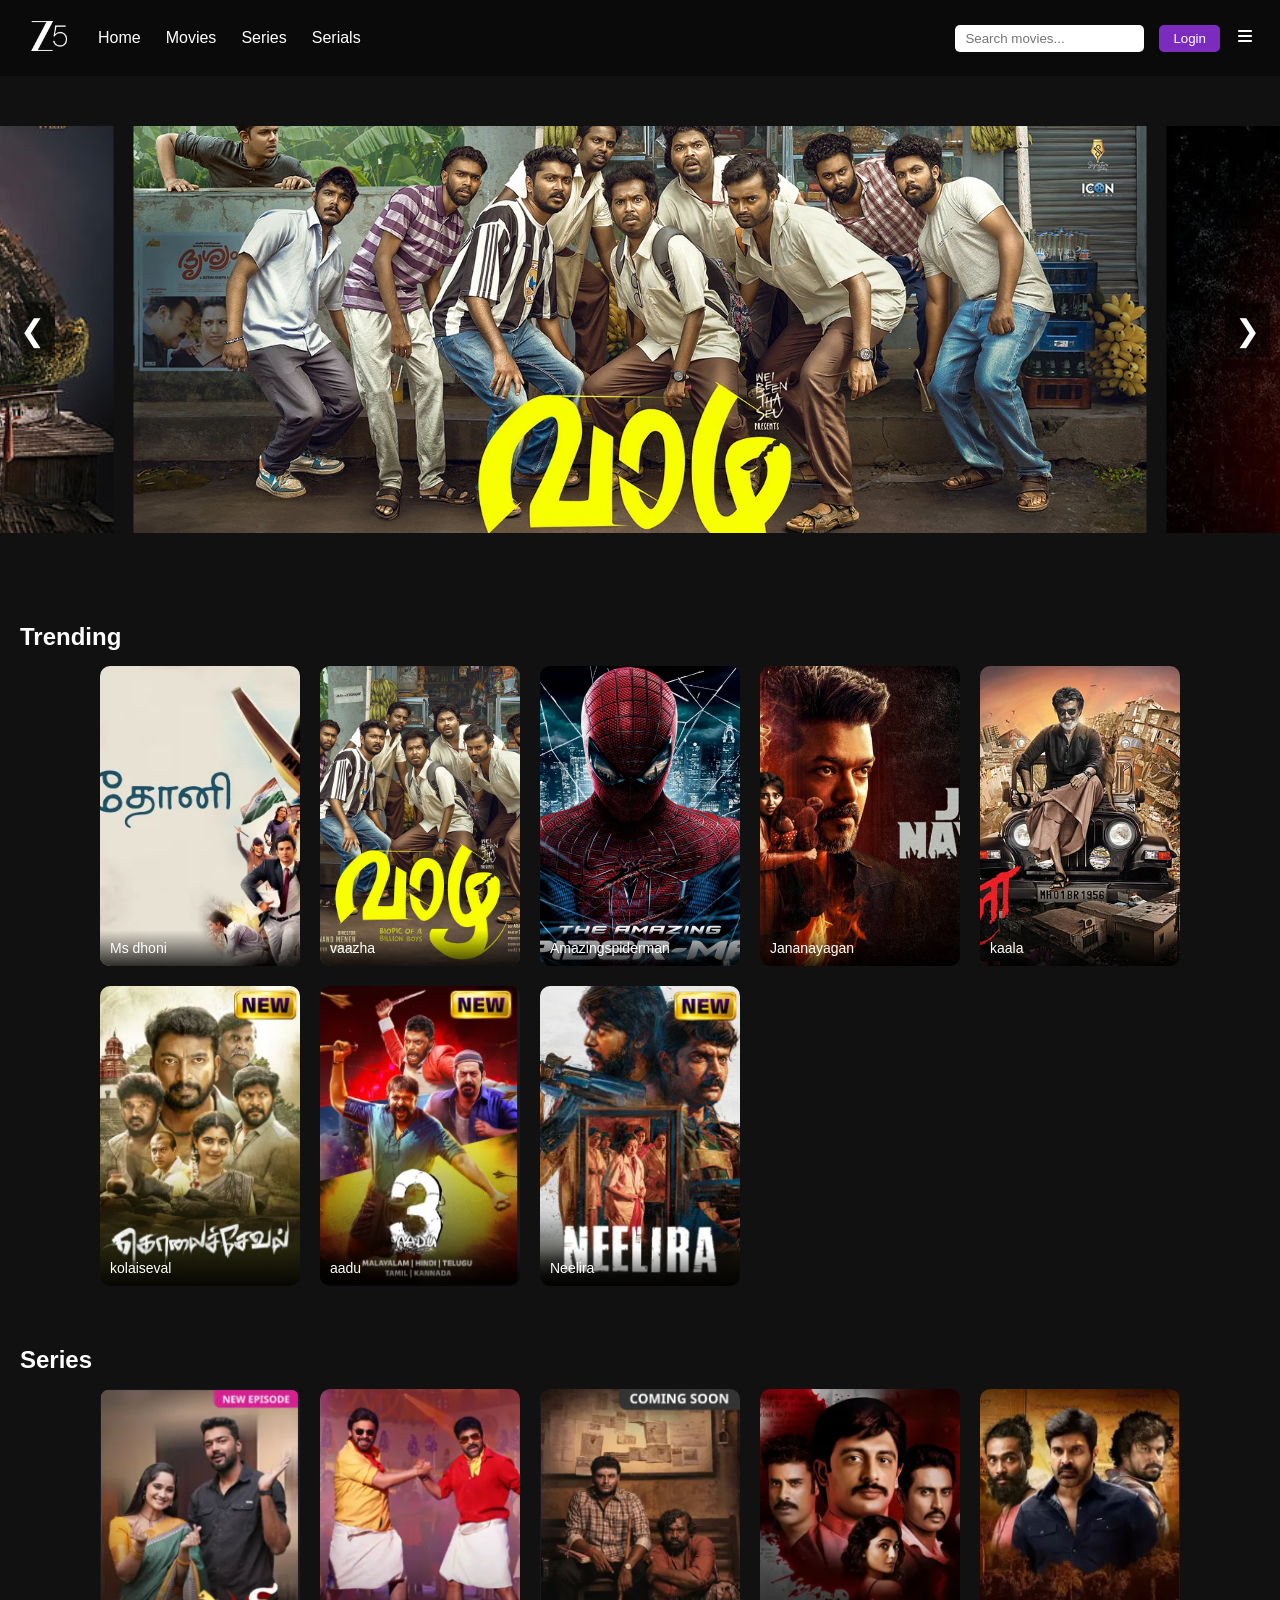
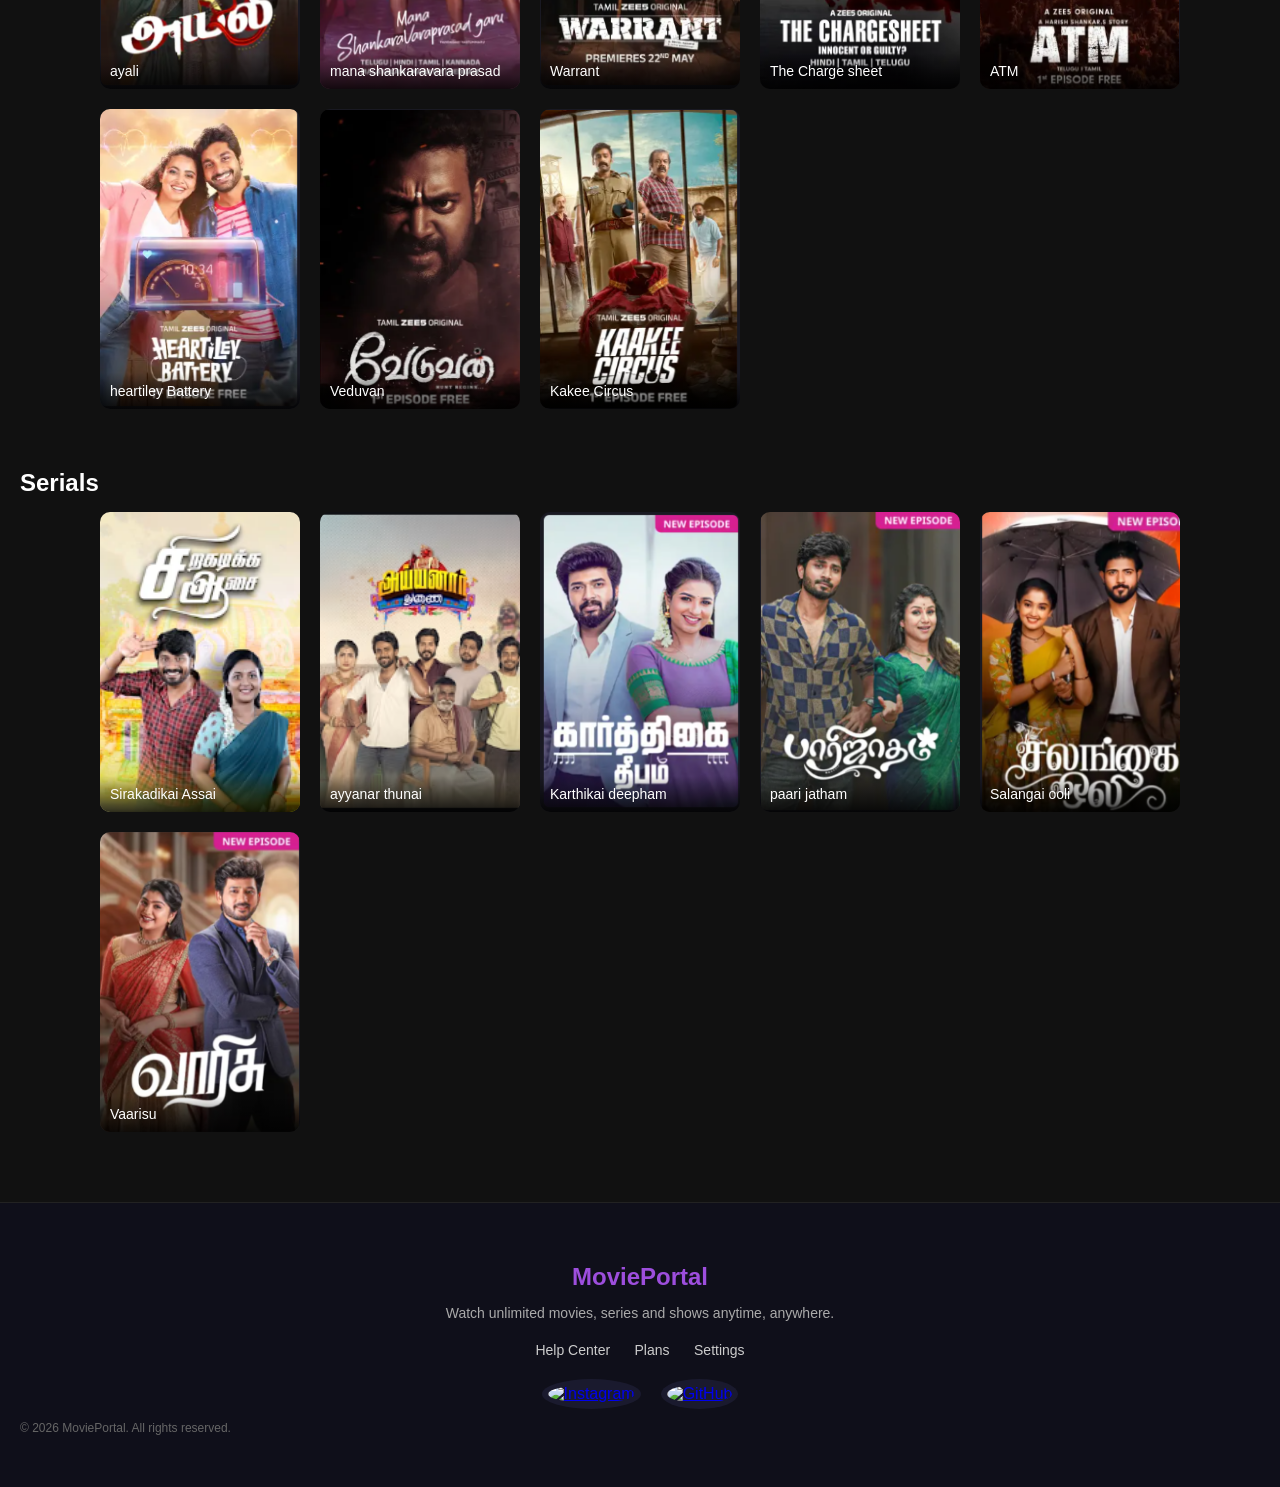
==== index.html @ d0189c73 "Add files via upload" ====
<!DOCTYPE html>
<html lang="en">

<head>
    <meta charset="UTF-8">
    <meta name="viewport" content="width=device-width, initial-scale=1.0">
    <link rel="stylesheet" href="./css/style.css">
    <title>Movie Portal</title>
</head>

<body>

    <!-- NAVBAR -->
    <div class="navbar">

        <!-- LEFT -->
        <div class="nav-left">
            <div class="logo">
                <img src="./Assets/logo.png">
            </div>
            <span onclick="navigate('home')">Home</span>
            <span onclick="navigate('movies')">Movies</span>
            <span onclick="navigate('series')">Series</span>
            <span onclick="navigate('serials')">Serials</span>
        </div>

        <!-- RIGHT -->
        <div class="nav-right">

            <!-- ✅ SEARCH INPUT (ONLY INPUT HERE) -->
            <input type="text" id="searchInput" placeholder="Search movies...">

            <button class="login">Login</button>

            <div class="burger">
                <img src="./Assets/bars-solid-full.svg" alt="">
            </div>
        </div>

        <!-- BURGER MENU -->
        <div id="menu" class="menu hidden">
            <p onclick="goPage('help.html')">Help Center</p>
            <p onclick="goPage('plans.html')">Plans</p>
            <p onclick="goPage('settings.html')">Settings</p>
        </div>

    </div>


    <!--           login     -->


    <!-- ================= LOGIN MODAL ================= -->
    <div id="loginModal" class="modal hidden">

        <div class="modal-box">

            <!-- CLOSE BUTTON -->
            <span id="closeModal">&times;</span>

            <h2>Login</h2>

            <input type="text" id="username" placeholder="Enter Username">

            <input type="password" id="password" placeholder="Enter Password">

            <button onclick="loginUser()">Login</button>

        </div>

    </div>


    <!--  SEARCH RESULTS OUTSIDE NAVBAR -->
    <section id="searchSection" class="trending" style="display:none;">
        <h2>Search Results</h2>
        <div class="movie-grid" id="searchGrid"></div>
    </section>

    <!-- HERO + ALL CONTENT = HOME -->
    <div id="homeSection">

        <!-- HERO -->
        <div class="hero" id="heroSection">
            <button class="prev">&#10094;</button>

            <div class="slider" id="slider">
                <div class="slide"><img src="./Assets/movie_4_vazzha.webp"></div>
                <div class="slide"><img src="./Assets/movie3_jananayagan.jpg"></div>
                <div class="slide"><img src="./Assets/movie1_dhoni.webp"></div>
                <div class="slide"><img src="./Assets/movie_5_amazingspiderman.jpg"></div>
                <div class="slide"><img src="./Assets/movie2_kala.jpg"></div>
            </div>

            <button class="next">&#10095;</button>
        </div>

        <!-- TRENDING -->
        <section class="trending" id="trendingSection">
            <h2>Trending</h2>
            <div class="movie-grid" id="trendingGrid"></div>
        </section>

        <!-- SERIES -->
        <section class="trending" id="seriesSection">
            <h2>Series</h2>
            <div class="movie-grid" id="seriesGrid"></div>
        </section>

        <!-- SERIALS -->
        <section class="trending" id="serialSection">
            <h2>Serials</h2>
            <div class="movie-grid" id="serialGrid"></div>
        </section>

    </div>
    <!-- ================= FOOTER ================= -->
    <footer class="footer">

        <div class="footer-content">

            <h2 class="logo">MoviePortal</h2>

            <p class="footer-desc">
                Watch unlimited movies, series and shows anytime, anywhere.
            </p>

            <div class="footer-links">
                <a href="help.html">Help Center</a>
                <a href="plans.html">Plans</a>
                <a href="settings.html">Settings</a>
            </div>

            <div class="socials">

                <a href="https://instagram.com" target="_blank">
                    <img src="./Assets/instagram.jpg" alt="Instagram">
                </a>

                <a href="https://github.com/Nandhakumar-001" target="_blank">
                    <img src="Assets/github.png" alt="GitHub">
                </a>

            </div>
        </div>

        <p class="copyright">
            © 2026 MoviePortal. All rights reserved.
        </p>

        </div>

    </footer>
    <script src="./js/script.js"></script>

</body>

</html>
---- css/style.css ----
/* BODY */
body {
    margin: 0;
    font-family: Arial, sans-serif;
    background: #111;
    color: white;
}

/* NAVBAR */
.navbar {
    display: flex;
    justify-content: space-between;
    align-items: center;
    background: #0a0a0a;
    padding: 12px 25px;
}

/* LEFT SIDE */
.nav-left {
    display: flex;
    align-items: center;
    gap: 25px;
}

/* LOGO */
.logo img {
    height: 40px;
    background: #0a0a0a;
    padding: 4px;
    border-radius: 6px;
}

/* NAV LINKS */
.nav-left span {
    position: relative;
    cursor: pointer;
    font-size: 16px;
}

.nav-left span::after {
    content: "";
    position: absolute;
    left: 50%;
    bottom: -5px;
    width: 0%;
    height: 2px;
    background: #a020f0;
    transition: all 0.3s ease;
    transform: translateX(-50%);
}

/* hover */
.nav-left span:hover::after {
    width: 100%;
}

/* RIGHT SIDE */
.nav-right {
    display: flex;
    align-items: center;
    gap: 15px;
}

/* SEARCH */
.nav-right input {
    padding: 6px 10px;
    border-radius: 5px;
    border: none;
    outline: none;
}

/* LOGIN BUTTON */
.login {
    background: #7b2cbf;
    color: white;
    border: none;
    padding: 6px 14px;
    border-radius: 5px;
    cursor: pointer;
}

.login:hover {
    background: #9d4edd;
}

/* BURGER ICON */
.burger img {
    height: 20px;
    cursor: pointer;
    filter: invert(1);
}


/* css for menu*/
.menu {
    position: absolute;
    top: 60px;
    right: 20px;
    background: #222;
    padding: 15px;
    border-radius: 6px;
    width: 150px;
    z-index: 2;
}

.menu p {
    margin: 10px 0;
    cursor: pointer;
}

.menu p:hover {
    color: #a020f0;
}

/* hide/show */
.hidden {
    display: none;
}

/* HERO */
.hero {
    width: 100%;
    height: 407px;
    margin: 50px auto;
    position: relative;
    overflow: hidden;
}

.slider {
    display: flex;
    gap: 20px; /* spacing between slides */
    transition: transform 0.5s ease-in-out;
}

.slide {
    min-width: 1013px;
    height: 407px;
}

.slide img {
    width: 100%;
    height: 100%;
    object-fit: cover;
}

/* Arrows */
.prev, .next {
    position: absolute;
    top: 50%;
    transform: translateY(-50%);
    background: rgba(0,0,0,0.5);
    color: white;
    border: none;
    font-size: 30px;
    padding: 10px;
    cursor: pointer;
    z-index: 10;
}

.prev { left: 10px; }
.next { right: 10px; }




/* login css */
/* BACKDROP */
.modal {
    position: fixed;
    top: 0;
    left: 0;
    width: 100%;
    height: 100%;
    background: rgba(0,0,0,0.7);

    display: flex;
    justify-content: center;
    align-items: center;
    z-index: 20;
}

/* LOGIN BOX */
.modal-box {
    background: #1a1a1a;
    padding: 25px;
    border-radius: 10px;
    width: 300px;
    display: flex;
    flex-direction: column;
    gap: 10px;
}

/* CLOSE BUTTON */
#closeModal {
    cursor: pointer;
    font-size: 22px;
    align-self: flex-end;
}

/* INPUTS */
.modal-box input {
    padding: 8px;
    border: none;
    border-radius: 5px;
    outline: none;
}

/* BUTTON */
.modal-box button {
    background: #7b2cbf;
    color: white;
    padding: 8px;
    border: none;
    border-radius: 5px;
    cursor: pointer;
}

.modal-box button:hover {
    background: #9d4edd;
}

/* HIDE CLASS */
.hidden {
    display: none;
}


/* ================= TRENDING GRID ================= */
.trending {
    padding: 20px;
    color: white;
}

.trending h2 {
    margin-bottom: 15px;
}

.movie-grid {
    display: grid;
    grid-template-columns: repeat(auto-fill, 200px);
    justify-content: center;
    gap: 20px;
}

.movie-card {
    width: 200px;
    height: 300px;
    border-radius: 10px;
    overflow: hidden;
    cursor: pointer;
    position: relative;
    transition: transform 0.3s ease;
}

.movie-card:hover {
    transform: scale(1.05);
}

.movie-card img {
    width: 100%;
    height: 100%;
    object-fit: cover;
}

.movie-title {
    position: absolute;
    bottom: 0;
    width: 100%;
    padding: 10px;
    background: linear-gradient(transparent, rgba(0,0,0,0.8));
    font-size: 14px;
}

/* ================= FOOTER ================= */

.footer {
    background: #0f0f1a;
    color: white;
    padding: 40px 20px;
    margin-top: 50px;
    border-top: 1px solid #222;
}

.footer-content {
    max-width: 1000px;
    margin: auto;
    text-align: center;
}

.footer .logo {
    color: #9d4edd;
    margin-bottom: 10px;
}

.footer-desc {
    font-size: 14px;
    color: #aaa;
    margin-bottom: 20px;
}

.footer-links {
    margin-bottom: 20px;
}

.footer-links a {
    margin: 0 10px;
    color: #ccc;
    text-decoration: none;
    font-size: 14px;
}

.footer-links a:hover {
    color: #9d4edd;
}

.copyright {
    font-size: 12px;
    color: #666;
}
/* ================= SOCIAL ICONS ================= */

.socials {
    margin-top: 20px;
    display: flex;
    justify-content: center;
    align-items: center;
    gap: 20px;
}

/* ICON STYLE */
.socials img {
    width: 30px;
    height: 30px;
    padding: 6px;

    background: #1a1a2e;
    border-radius: 50%;

    cursor: pointer;
    transition: all 0.3s ease;
}

/* HOVER EFFECT */
.socials img:hover {
    transform: scale(1.2);
    background: #7b2cbf;
}

/* OPTIONAL GLOW EFFECT */
.socials img:hover {
    box-shadow: 0 0 10px #9d4edd;
}


/* ================= MOBILE (MAX WIDTH 768px) ================= */

@media (max-width: 768px) {

    /* NAVBAR */
    .navbar {
        flex-direction: column;
        align-items: flex-start;
        gap: 10px;
    }

    .nav-left {
        gap: 15px;
        flex-wrap: wrap;
    }

    .nav-left span {
        font-size: 14px;
    }

    .nav-right {
        width: 100%;
        justify-content: space-between;
    }

    .nav-right input {
        width: 60%;
    }

    /* BURGER MENU */
    .menu {
        right: 10px;
        width: 130px;
    }

    /* HERO SLIDER */
    .hero {
        height: 220px;
        margin: 20px auto;
    }

    .slide {
        min-width: 100%;
        height: 220px;
    }

    /* ARROWS SMALL */
    .prev, .next {
        font-size: 20px;
        padding: 5px;
    }

    /* MOVIE GRID */
    .movie-grid {
        grid-template-columns: repeat(2, 1fr);
        gap: 15px;
    }

    .movie-card {
        width: 100%;
        height: 220px;
    }

    /* LOGIN MODAL */
    .modal-box {
        width: 90%;
    }

    /* FOOTER */
    .footer {
        padding: 30px 15px;
    }

    .footer-links a {
        display: block;
        margin: 5px 0;
    }

    /* SOCIAL ICONS */
    .socials {
        gap: 15px;
    }

    .socials img {
        width: 26px;
        height: 26px;
    }
}
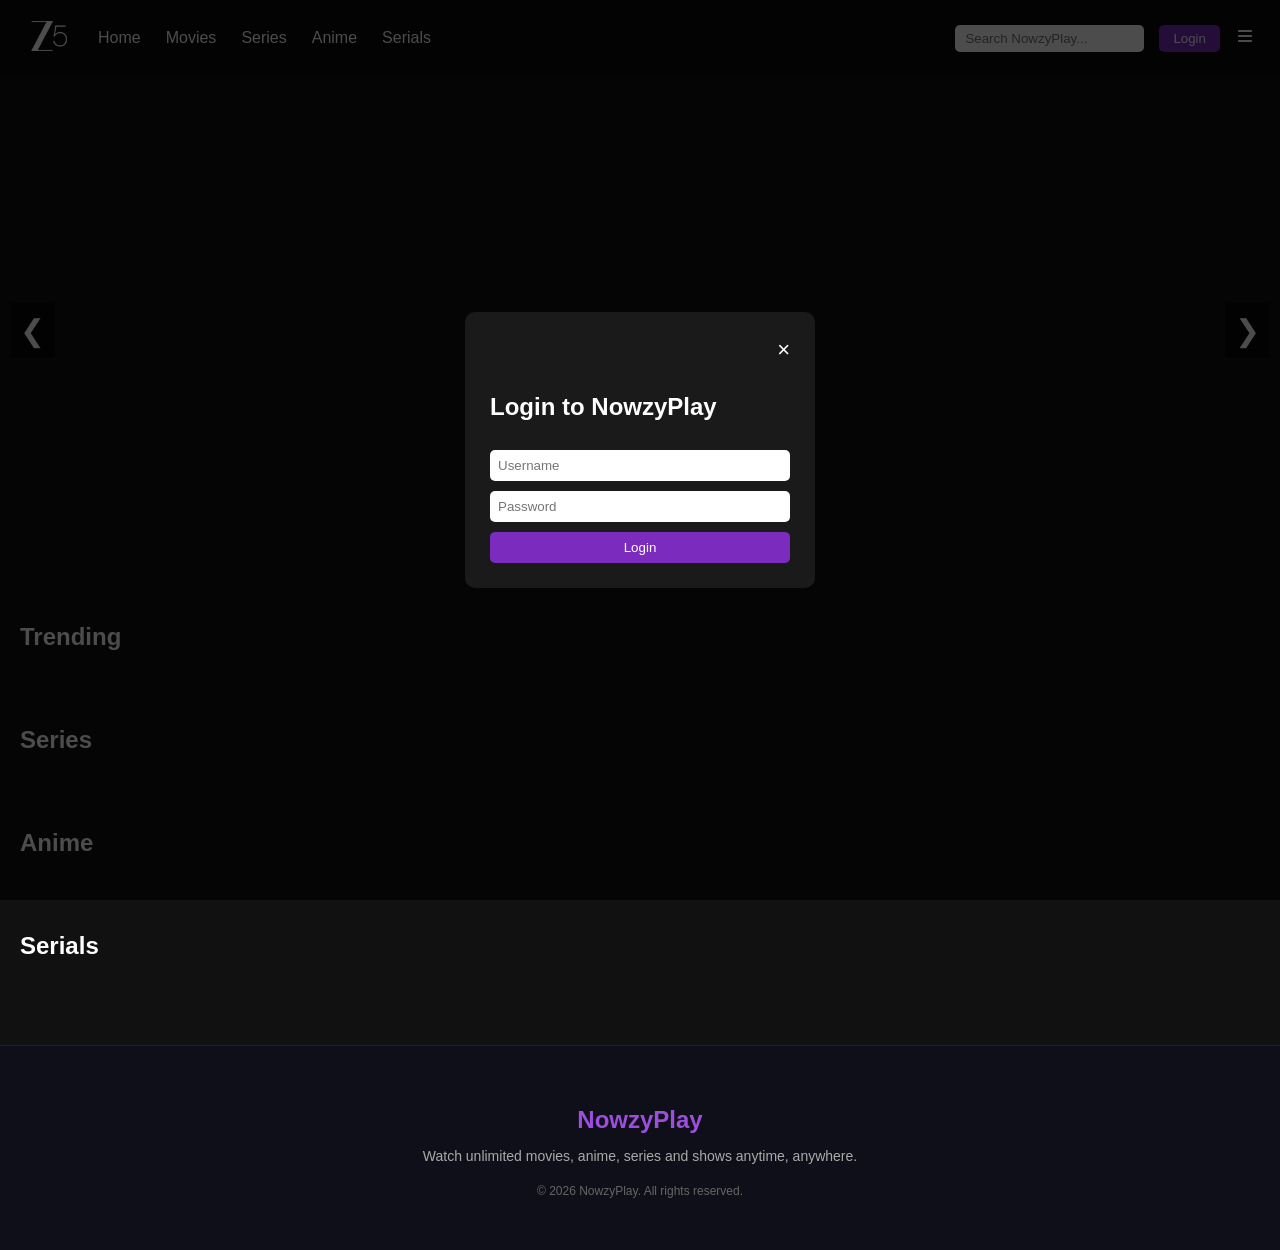
==== commit 1fa2c584: "Update index.html" ====
--- a/index.html
+++ b/index.html
@@ -1,158 +1,78 @@
 <!DOCTYPE html>
 <html lang="en">
-
 <head>
     <meta charset="UTF-8">
     <meta name="viewport" content="width=device-width, initial-scale=1.0">
     <link rel="stylesheet" href="./css/style.css">
-    <title>Movie Portal</title>
+    <title>NowzyPlay | Stream Unlimited</title>
 </head>
-
 <body>
 
-    <!-- NAVBAR -->
     <div class="navbar">
-
-        <!-- LEFT -->
         <div class="nav-left">
-            <div class="logo">
-                <img src="./Assets/logo.png">
-            </div>
+            <div class="logo"><img src="./Assets/logo.png" alt="Logo"></div>
             <span onclick="navigate('home')">Home</span>
             <span onclick="navigate('movies')">Movies</span>
             <span onclick="navigate('series')">Series</span>
+            <span onclick="navigate('anime')">Anime</span>
             <span onclick="navigate('serials')">Serials</span>
         </div>
-
-        <!-- RIGHT -->
         <div class="nav-right">
-
-            <!-- ✅ SEARCH INPUT (ONLY INPUT HERE) -->
-            <input type="text" id="searchInput" placeholder="Search movies...">
-
-            <button class="login">Login</button>
-
-            <div class="burger">
-                <img src="./Assets/bars-solid-full.svg" alt="">
-            </div>
+            <input type="text" id="searchInput" placeholder="Search NowzyPlay...">
+            <button class="login" id="loginBtn">Login</button>
+            <div class="burger"><img src="./Assets/bars-solid-full.svg" alt="Menu"></div>
         </div>
-
-        <!-- BURGER MENU -->
-        <div id="menu" class="menu hidden">
-            <p onclick="goPage('help.html')">Help Center</p>
-            <p onclick="goPage('plans.html')">Plans</p>
-            <p onclick="goPage('settings.html')">Settings</p>
-        </div>
-
     </div>
 
-
-    <!--           login     -->
-
-
-    <!-- ================= LOGIN MODAL ================= -->
     <div id="loginModal" class="modal hidden">
-
         <div class="modal-box">
-
-            <!-- CLOSE BUTTON -->
             <span id="closeModal">&times;</span>
-
-            <h2>Login</h2>
-
-            <input type="text" id="username" placeholder="Enter Username">
-
-            <input type="password" id="password" placeholder="Enter Password">
-
+            <h2>Login to NowzyPlay</h2>
+            <input type="text" id="username" placeholder="Username">
+            <input type="password" id="password" placeholder="Password">
             <button onclick="loginUser()">Login</button>
-
         </div>
-
     </div>
 
-
-    <!--  SEARCH RESULTS OUTSIDE NAVBAR -->
     <section id="searchSection" class="trending" style="display:none;">
         <h2>Search Results</h2>
         <div class="movie-grid" id="searchGrid"></div>
     </section>
 
-    <!-- HERO + ALL CONTENT = HOME -->
-    <div id="homeSection">
+    <div class="hero" id="heroSection">
+        <button class="prev">&#10094;</button>
+        <div class="slider" id="slider"></div>
+        <button class="next">&#10095;</button>
+    </div>
 
-        <!-- HERO -->
-        <div class="hero" id="heroSection">
-            <button class="prev">&#10094;</button>
+    <section class="trending" id="trendingSection">
+        <h2>Trending</h2>
+        <div class="movie-grid" id="trendingGrid"></div>
+    </section>
 
-            <div class="slider" id="slider">
-                <div class="slide"><img src="./Assets/movie_4_vazzha.webp"></div>
-                <div class="slide"><img src="./Assets/movie3_jananayagan.jpg"></div>
-                <div class="slide"><img src="./Assets/movie1_dhoni.webp"></div>
-                <div class="slide"><img src="./Assets/movie_5_amazingspiderman.jpg"></div>
-                <div class="slide"><img src="./Assets/movie2_kala.jpg"></div>
-            </div>
+    <section class="trending" id="seriesSection">
+        <h2>Series</h2>
+        <div class="movie-grid" id="seriesGrid"></div>
+    </section>
 
-            <button class="next">&#10095;</button>
+    <section class="trending" id="animeSection">
+        <h2>Anime</h2>
+        <div class="movie-grid" id="animeGrid"></div>
+    </section>
+
+    <section class="trending" id="serialSection">
+        <h2>Serials</h2>
+        <div class="movie-grid" id="serialGrid"></div>
+    </section>
+
+    <footer class="footer">
+        <div class="footer-content">
+            <h2 class="logo">NowzyPlay</h2>
+            <p class="footer-desc">Watch unlimited movies, anime, series and shows anytime, anywhere.</p>
+            <p class="copyright">© 2026 NowzyPlay. All rights reserved.</p>
         </div>
+    </footer>
 
-        <!-- TRENDING -->
-        <section class="trending" id="trendingSection">
-            <h2>Trending</h2>
-            <div class="movie-grid" id="trendingGrid"></div>
-        </section>
-
-        <!-- SERIES -->
-        <section class="trending" id="seriesSection">
-            <h2>Series</h2>
-            <div class="movie-grid" id="seriesGrid"></div>
-        </section>
-
-        <!-- SERIALS -->
-        <section class="trending" id="serialSection">
-            <h2>Serials</h2>
-            <div class="movie-grid" id="serialGrid"></div>
-        </section>
-
-    </div>
-    <!-- ================= FOOTER ================= -->
-    <footer class="footer">
-
-        <div class="footer-content">
-
-            <h2 class="logo">MoviePortal</h2>
-
-            <p class="footer-desc">
-                Watch unlimited movies, series and shows anytime, anywhere.
-            </p>
-
-            <div class="footer-links">
-                <a href="help.html">Help Center</a>
-                <a href="plans.html">Plans</a>
-                <a href="settings.html">Settings</a>
-            </div>
-
-            <div class="socials">
-
-                <a href="https://instagram.com" target="_blank">
-                    <img src="./Assets/instagram.jpg" alt="Instagram">
-                </a>
-
-                <a href="https://github.com/Nandhakumar-001" target="_blank">
-                    <img src="Assets/github.png" alt="GitHub">
-                </a>
-
-            </div>
-        </div>
-
-        <p class="copyright">
-            © 2026 MoviePortal. All rights reserved.
-        </p>
-
-        </div>
-
-    </footer>
-    <script src="./js/script.js"></script>
-
+    <script type="module" src="./js/main.js"></script>
 </body>
-
-</html>+</html>
--- a/css/style.css
+++ b/css/style.css
@@ -49,7 +49,6 @@
     transform: translateX(-50%);
 }
 
-/* hover */
 .nav-left span:hover::after {
     width: 100%;
 }
@@ -89,7 +88,6 @@
     cursor: pointer;
     filter: invert(1);
 }
-
 
 /* css for menu*/
 .menu {
@@ -112,7 +110,6 @@
     color: #a020f0;
 }
 
-/* hide/show */
 .hidden {
     display: none;
 }
@@ -128,7 +125,7 @@
 
 .slider {
     display: flex;
-    gap: 20px; /* spacing between slides */
+    gap: 20px;
     transition: transform 0.5s ease-in-out;
 }
 
@@ -160,11 +157,7 @@
 .prev { left: 10px; }
 .next { right: 10px; }
 
-
-
-
 /* login css */
-/* BACKDROP */
 .modal {
     position: fixed;
     top: 0;
@@ -172,14 +165,12 @@
     width: 100%;
     height: 100%;
     background: rgba(0,0,0,0.7);
-
     display: flex;
     justify-content: center;
     align-items: center;
     z-index: 20;
 }
 
-/* LOGIN BOX */
 .modal-box {
     background: #1a1a1a;
     padding: 25px;
@@ -190,14 +181,12 @@
     gap: 10px;
 }
 
-/* CLOSE BUTTON */
 #closeModal {
     cursor: pointer;
     font-size: 22px;
     align-self: flex-end;
 }
 
-/* INPUTS */
 .modal-box input {
     padding: 8px;
     border: none;
@@ -205,7 +194,6 @@
     outline: none;
 }
 
-/* BUTTON */
 .modal-box button {
     background: #7b2cbf;
     color: white;
@@ -218,12 +206,6 @@
 .modal-box button:hover {
     background: #9d4edd;
 }
-
-/* HIDE CLASS */
-.hidden {
-    display: none;
-}
-
 
 /* ================= TRENDING GRID ================= */
 .trending {
@@ -271,8 +253,25 @@
     font-size: 14px;
 }
 
+/* --- ADDED FOR TOP 10 RANKING --- */
+.movie-card.ranked {
+    position: relative;
+    overflow: visible;
+}
+
+.rank-number {
+    position: absolute;
+    bottom: -15px;
+    left: -10px;
+    font-size: 80px;
+    font-weight: 900;
+    color: white;
+    text-shadow: 2px 2px 10px rgba(0,0,0,0.8);
+    z-index: 10;
+    pointer-events: none;
+}
+
 /* ================= FOOTER ================= */
-
 .footer {
     background: #0f0f1a;
     color: white;
@@ -317,8 +316,8 @@
     font-size: 12px;
     color: #666;
 }
-/* ================= SOCIAL ICONS ================= */
-
+
+/* SOCIAL ICONS */
 .socials {
     margin-top: 20px;
     display: flex;
@@ -327,116 +326,84 @@
     gap: 20px;
 }
 
-/* ICON STYLE */
 .socials img {
     width: 30px;
     height: 30px;
     padding: 6px;
-
     background: #1a1a2e;
     border-radius: 50%;
-
     cursor: pointer;
     transition: all 0.3s ease;
 }
 
-/* HOVER EFFECT */
 .socials img:hover {
     transform: scale(1.2);
     background: #7b2cbf;
-}
-
-/* OPTIONAL GLOW EFFECT */
-.socials img:hover {
     box-shadow: 0 0 10px #9d4edd;
 }
 
-
-/* ================= MOBILE (MAX WIDTH 768px) ================= */
-
+/* MOBILE */
 @media (max-width: 768px) {
-
-    /* NAVBAR */
-    .navbar {
-        flex-direction: column;
-        align-items: flex-start;
-        gap: 10px;
-    }
-
-    .nav-left {
-        gap: 15px;
-        flex-wrap: wrap;
-    }
-
-    .nav-left span {
-        font-size: 14px;
-    }
-
-    .nav-right {
-        width: 100%;
-        justify-content: space-between;
-    }
-
-    .nav-right input {
-        width: 60%;
-    }
-
-    /* BURGER MENU */
-    .menu {
-        right: 10px;
-        width: 130px;
-    }
-
-    /* HERO SLIDER */
-    .hero {
-        height: 220px;
-        margin: 20px auto;
-    }
-
-    .slide {
-        min-width: 100%;
-        height: 220px;
-    }
-
-    /* ARROWS SMALL */
-    .prev, .next {
-        font-size: 20px;
-        padding: 5px;
-    }
-
-    /* MOVIE GRID */
-    .movie-grid {
-        grid-template-columns: repeat(2, 1fr);
-        gap: 15px;
-    }
-
-    .movie-card {
-        width: 100%;
-        height: 220px;
-    }
-
-    /* LOGIN MODAL */
-    .modal-box {
-        width: 90%;
-    }
-
-    /* FOOTER */
-    .footer {
-        padding: 30px 15px;
-    }
-
-    .footer-links a {
-        display: block;
-        margin: 5px 0;
-    }
-
-    /* SOCIAL ICONS */
-    .socials {
-        gap: 15px;
-    }
-
-    .socials img {
-        width: 26px;
-        height: 26px;
-    }
-}+    .navbar { flex-direction: column; align-items: flex-start; gap: 10px; }
+    .nav-left { gap: 15px; flex-wrap: wrap; }
+    .nav-right { width: 100%; justify-content: space-between; }
+    .nav-right input { width: 60%; }
+    .hero { height: 220px; }
+    .slide { min-width: 100%; height: 220px; }
+    .movie-grid { grid-template-columns: repeat(2, 1fr); gap: 15px; }
+    .movie-card { width: 100%; height: 220px; }
+}
+/* ================= WATCH PAGE STYLES ================= */
+
+/* Hero Section (Cinematic Backdrop) */
+.watch-hero {
+    height: 70vh;
+    background-size: cover;
+    background-position: center;
+    display: flex;
+    align-items: center;
+    padding: 0 50px;
+    position: relative;
+}
+
+.watch-hero::before {
+    content: "";
+    position: absolute;
+    top: 0; left: 0; width: 100%; height: 100%;
+    background: linear-gradient(to right, #000, transparent);
+}
+
+.watch-content { position: relative; z-index: 1; max-width: 600px; }
+.watch-content h1 { font-size: 50px; margin-bottom: 10px; }
+.watch-content .description { line-height: 1.6; color: #ddd; margin-bottom: 20px; }
+
+/* Video Player Area */
+.player-container { text-align: center; padding: 40px 20px; background: #000; }
+#player { width: 80%; aspect-ratio: 16/9; background: #111; border-radius: 10px; }
+
+/* Episodes Section */
+.episodes-section { padding: 40px 50px; background: #000; }
+.ep-header { display: flex; justify-content: space-between; align-items: center; margin-bottom: 20px; }
+
+.episode-grid {
+    display: grid;
+    grid-template-columns: repeat(auto-fill, minmax(250px, 1fr));
+    gap: 20px;
+}
+
+.episode-card { cursor: pointer; }
+.episode-card img { width: 100%; border-radius: 8px; transition: transform 0.3s; }
+.episode-card:hover img { transform: scale(1.05); }
+
+/* Dropdown */
+#seasonSelector {
+    background: #222;
+    color: white;
+    padding: 10px 20px;
+    border: 1px solid #444;
+    border-radius: 5px;
+    cursor: pointer;
+}
+
+/* Similar Content Grid */
+.similar-section { padding: 40px 50px; background: #000; }
